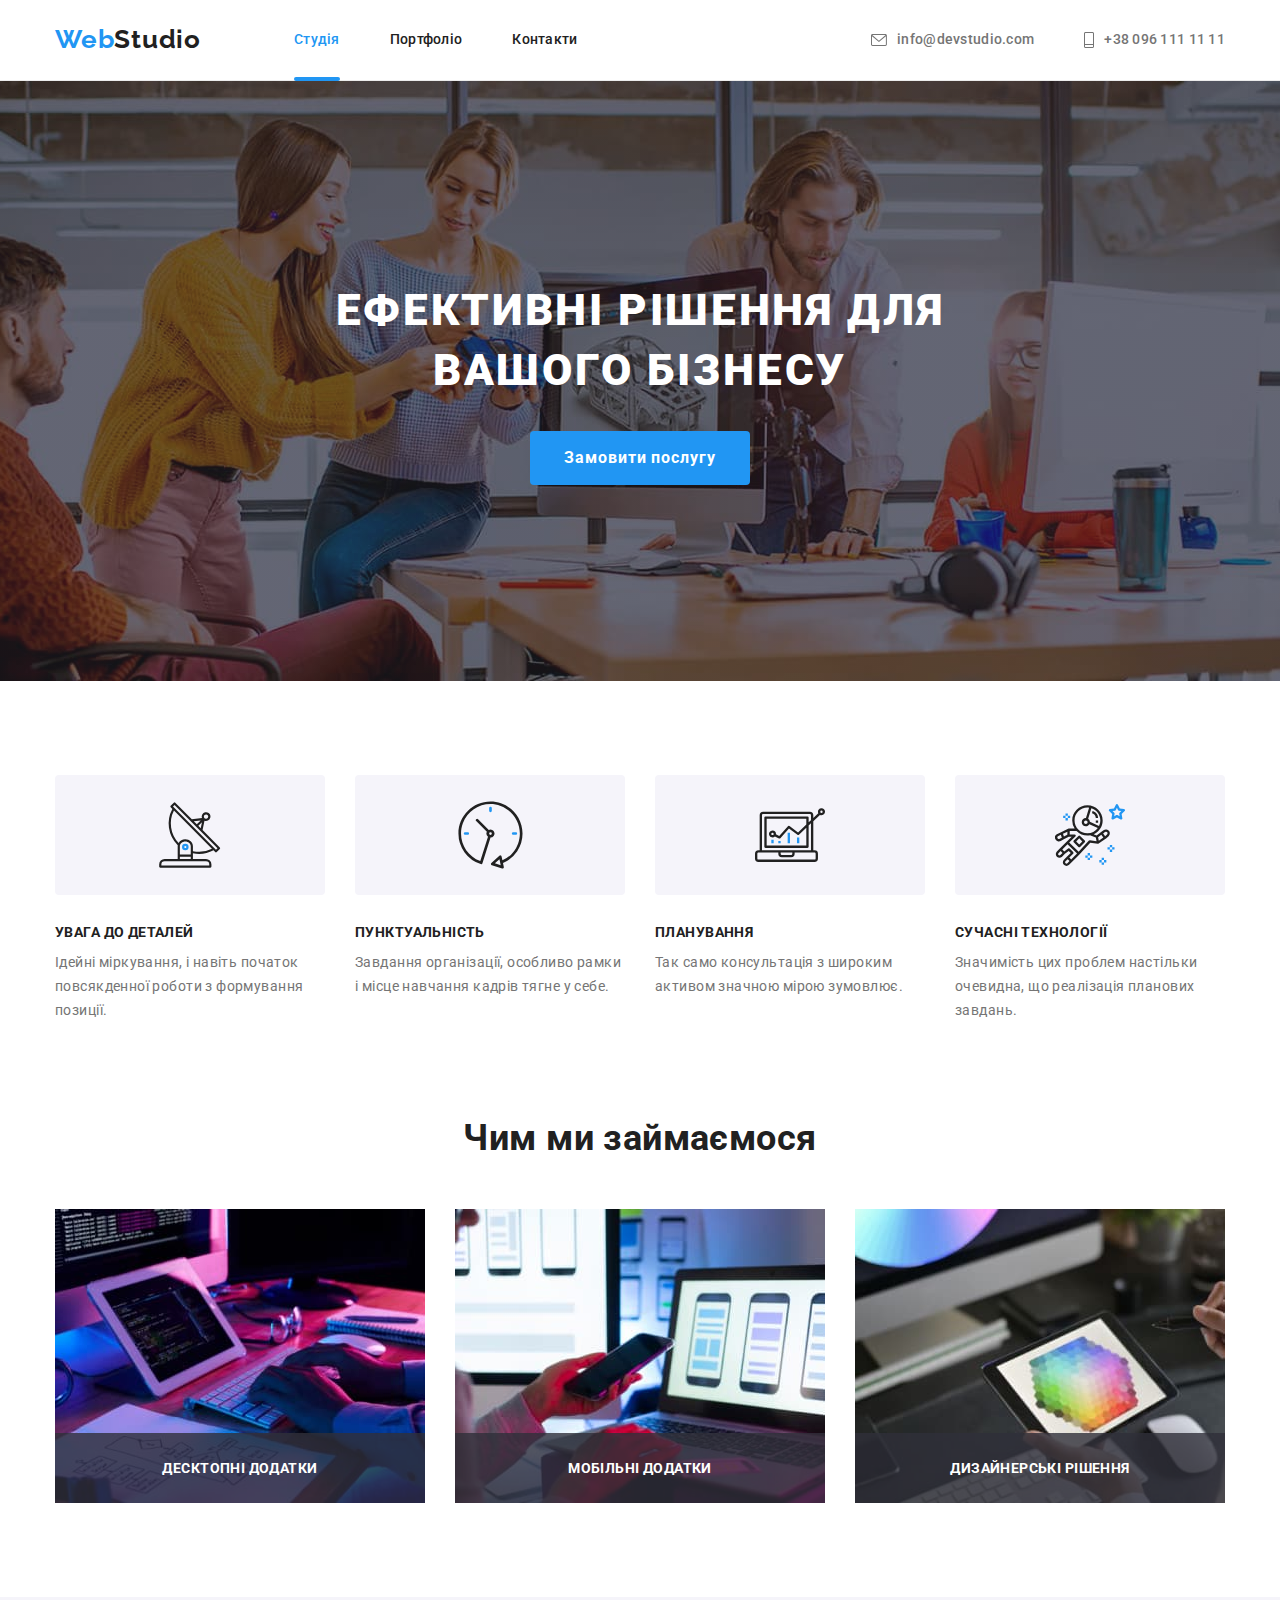
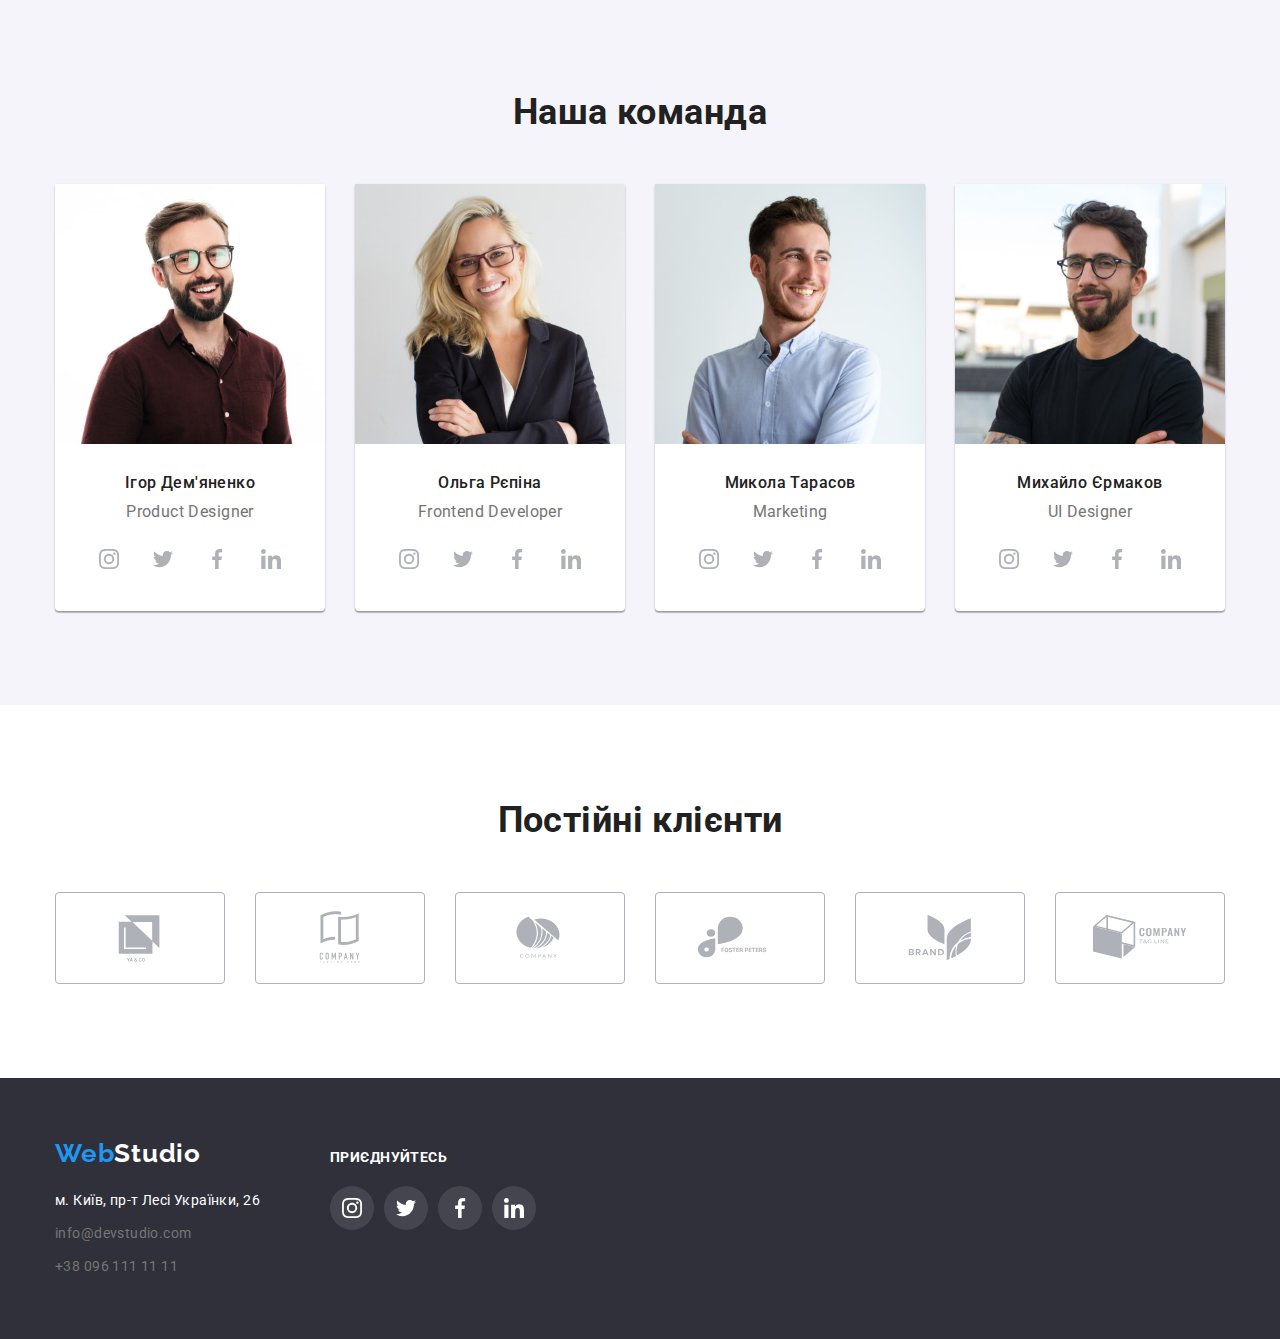
==== index.html @ a2d4d3d7 "init commit from previous homework" ====
<!DOCTYPE html>
<html lang="uk">

<head>
	<meta charset="UTF-8">
	<meta http-equiv="X-UA-Compatible" content="IE=edge">
	<meta name="viewport" content="width=device-width, initial-scale=1.0">
	<title>WebStudio - послуги</title>
	<link rel="import" href="./portfolio.html">
	<link rel="preconnect" href="https://fonts.googleapis.com">
	<link rel="preconnect" href="https://fonts.gstatic.com" crossorigin>
	<link rel="stylesheet" href="https://cdnjs.cloudflare.com/ajax/libs/modern-normalize/1.1.0/modern-normalize.min.css">
	<link href="https://fonts.googleapis.com/css2?family=Raleway:wght@700&family=Roboto:wght@400;500;700;900&display=swap"
		rel="stylesheet">
	<link rel="stylesheet" href="./css/styles.css">
</head>

<body>
	<header>
		<div class="container main-nav">
			<nav class="nav-bar">
				<a href="" class="logo"><span class="highlight-text">Web</span>Studio</a>
				<ul class="nav-links list choosen">
					<li class="nav-link navigation"><a href="" class="active">Студія</a></li>
					<li class="nav-link navigation"><a href="./portfolio.html">Портфоліо</a></li>
					<li class="nav-link navigation"><a href="">Контакти</a></li>
				</ul>
			</nav>
			<ul class="nav-links nav-contacts list">
				<li class="nav-link">
					<a href="mailto:info@devstudio.com">
						<svg class="icon-nav" width="16px" height="12px">
							<use href="./images/symbol-defs.svg#icon-envelope"></use>
						</svg>
						<span>info@devstudio.com</span>
					</a>
				</li>
				<li class="nav-link">
					<a href="tel:+380961111111">
						<svg class="icon-nav" width="10px" height="16px">
							<use href="./images/symbol-defs.svg#icon-phone"></use>
						</svg>
						<span>+38 096 111 11 11</span>
					</a>
				</li>
			</ul>
		</div>
	</header>
	<main>
		<section class="hero">
			<div class="container container-hero">
				<h1>Ефективні рішення для вашого бізнесу</h1>
				<button data-modal-open aria-label="Замовити послугу" class="hero-button" type="button">
					Замовити послугу
				</button>
			</div>
		</section>
		<section class="preferences section">
			<div class="container">
				<h2 class="visually-hidden">Наші переваги</h2>
				<ul class="list preferences-list">
					<li class="preferences-block">
						<div class="preferences-container">
							<svg width="65.32" height="70">
								<use href="./images/symbol-defs.svg#icon-antenna"></use>
							</svg>
						</div>
						<h3 class="preferences-header">УВАГА ДО ДЕТАЛЕЙ</h3>
						<p class="preferences-text">Ідейні міркування, і навіть початок повсякденної роботи з
							формування позиції.</p>
					</li>
					<li class="preferences-block">
						<div class="preferences-container">
							<svg width="67" height="70">
								<use href="./images/symbol-defs.svg#icon-clock"></use>
							</svg>
						</div>
						<h3 class="preferences-header">ПУНКТУАЛЬНІСТЬ</h3>
						<p class="preferences-text">Завдання організації, особливо рамки і місце навчання кадрів
							тягне у себе.</p>
					</li>
					<li class="preferences-block">
						<div class="preferences-container">
							<svg width="70" height="70">
								<use href="./images/symbol-defs.svg#icon-diagram"></use>
							</svg>
						</div>
						<h3 class="preferences-header">ПЛАНУВАННЯ</h3>
						<p class="preferences-text">Так само консультація з широким активом значною мірою зумовлює.
						</p>
					</li>
					<li class="preferences-block">
						<div class="preferences-container">
							<svg width="70" height="70">
								<use href="./images/symbol-defs.svg#icon-astronaut"></use>
							</svg>
						</div>
						<h3 class="preferences-header">СУЧАСНІ ТЕХНОЛОГІЇ</h3>
						<p class="preferences-text">Значимість цих проблем настільки очевидна, що реалізація планових
							завдань.</p>
					</li>
				</ul>
			</div>
		</section>
		<section class="works section">
			<div class="container">
				<h2 class="section-headers">Чим ми займаємося</h2>
				<ul class="list works-pictures">
					<li class="works-picture"><img src=" ./images/typing.jpg" alt="друк на клавіатурі" width="300">
						<p>Десктопні додатки</p>
					</li>
					<li class="works-picture"><img src="./images/smartphone.jpg" alt="смартфон та ноутбук" width="300">
						<p>Мобільні додатки</p>
					</li>
					<li class="works-picture"><img src="./images/pick_color_on_tablet.jpg" alt="дизайнер обирає колір на планшеті"
							width="300">
						<p>Дизайнерські рішення</p>
					</li>
				</ul>
			</div>
		</section>
		<section class="team section">
			<div class="container">
				<h2 class="section-headers">Наша команда</h2>
				<ul class="list team-cards">
					<li class="team-card">
						<img class="team-photo" src="./images/igor_demyanenko.jpg" alt="Ігор Дем'яненко" width="270">
						<div class="team-description">
							<h3 class="team-member">Ігор Дем'яненко</h3>
							<p class="team-text">Product Designer</p>
							<ul class="team-contacts">
								<li>
									<a href="" class="social-icon">
										<svg width="20" height="20">
											<use href="./images/symbol-defs.svg#icon-instagram"></use>
										</svg>
									</a>
								</li>
								<li>
									<a href="" class="social-icon">
										<svg width="20" height="20">
											<use href="./images/symbol-defs.svg#icon-twitter"></use>
										</svg>
									</a>
								</li>
								<li>
									<a href="" class="social-icon">
										<svg width="20" height="20">
											<use href="./images/symbol-defs.svg#icon-facebook"></use>
										</svg>
									</a>
								</li>
								<li>
									<a href="" class="social-icon">
										<svg width="20" height="20">
											<use href="./images/symbol-defs.svg#icon-linkedin"></use>
										</svg>
									</a>
								</li>
							</ul>
						</div>
					</li>
					<li class="team-card">
						<img class="team-photo" src="./images/olga_repina.jpg" alt="Ольга Рєпіна" width="270">
						<div class="team-description">
							<h3 class="team-member">Ольга Рєпіна</h3>
							<p class="team-text">Frontend Developer</p>
							<ul class="team-contacts">
								<li>
									<a href="" class="social-icon">
										<svg width="20" height="20">
											<use href="./images/symbol-defs.svg#icon-instagram"></use>
										</svg>
									</a>
								</li>
								<li>
									<a href="" class="social-icon">
										<svg width="20" height="20">
											<use href="./images/symbol-defs.svg#icon-twitter"></use>
										</svg>
									</a>
								</li>
								<li>
									<a href="" class="social-icon">
										<svg width="20" height="20">
											<use href="./images/symbol-defs.svg#icon-facebook"></use>
										</svg>
									</a>
								</li>
								<li>
									<a href="" class="social-icon">
										<svg width="20" height="20">
											<use href="./images/symbol-defs.svg#icon-linkedin"></use>
										</svg>
									</a>
								</li>
							</ul>
						</div>
					</li>
					<li class="team-card">
						<img class="team-photo" src="./images/mykola_tarasov.jpg" alt="Микола Тарасов" width="270">
						<div class="team-description">
							<h3 class="team-member">Микола Тарасов</h3>
							<p class="team-text">Marketing</p>
							<ul class="team-contacts">
								<li>
									<a href="" class="social-icon">
										<svg width="20" height="20">
											<use href="./images/symbol-defs.svg#icon-instagram"></use>
										</svg>
									</a>
								</li>
								<li>
									<a href="" class="social-icon">
										<svg width="20" height="20">
											<use href="./images/symbol-defs.svg#icon-twitter"></use>
										</svg>
									</a>
								</li>
								<li>
									<a href="" class="social-icon">
										<svg width="20" height="20">
											<use href="./images/symbol-defs.svg#icon-facebook"></use>
										</svg>
									</a>
								</li>
								<li>
									<a href="" class="social-icon">
										<svg width="20" height="20">
											<use href="./images/symbol-defs.svg#icon-linkedin"></use>
										</svg>
									</a>
								</li>
							</ul>
						</div>
					</li>
					<li class="team-card">
						<img class="team-photo" src="./images/mykhailo_yermakov.jpg" alt="Михайло Єрмаков" width="270">
						<div class="team-description">
							<h3 class="team-member">Михайло Єрмаков</h3>
							<p class="team-text">UI Designer</p>
							<ul class="team-contacts">
								<li>
									<a href="" class="social-icon">
										<svg width="20" height="20">
											<use href="./images/symbol-defs.svg#icon-instagram"></use>
										</svg>
									</a>
								</li>
								<li>
									<a href="" class="social-icon">
										<svg width="20" height="20">
											<use href="./images/symbol-defs.svg#icon-twitter"></use>
										</svg>
									</a>
								</li>
								<li>
									<a href="" class="social-icon">
										<svg width="20" height="20">
											<use href="./images/symbol-defs.svg#icon-facebook"></use>
										</svg>
									</a>
								</li>
								<li>
									<a href="" class="social-icon">
										<svg width="20" height="20">
											<use href="./images/symbol-defs.svg#icon-linkedin"></use>
										</svg>
									</a>
								</li>
							</ul>
						</div>
					</li>
				</ul>
			</div>
		</section>
		<section class="clients section">
			<div class="container">
				<h2 class="section-headers">Постійні клієнти</h2>
				<ul class="list clients-list">
					<li>
						<a class="clients-links" href="">
							<svg width="106" height="60">
								<use href="./images/symbol-defs.svg#icon-logo_ya_co"></use>
							</svg>
						</a>
					</li>
					<li>
						<a class="clients-links" href="">
							<svg width="106" height="60">
								<use href="./images/symbol-defs.svg#icon-logo_company_tagline"></use>
							</svg>
						</a>
					</li>
					<li>
						<a class="clients-links" href="">
							<svg width="106" height="60">
								<use href="./images/symbol-defs.svg#icon-logo_company"></use>
							</svg>
						</a>
					</li>
					<li>
						<a class="clients-links" href="">
							<svg width="106" height="60">
								<use href="./images/symbol-defs.svg#icon-logo_foster_peters"></use>
							</svg>
						</a>
					</li>
					<li>
						<a class="clients-links" href="">
							<svg width="106" height="60">
								<use href="./images/symbol-defs.svg#icon-logo_brand"></use>
							</svg>
						</a>
					</li>
					<li>
						<a class="clients-links" href="">
							<svg width="106" height="60">
								<use href="./images/symbol-defs.svg#icon-logo_company_tag_line"></use>
							</svg>
						</a>
					</li>
				</ul>
			</div>
		</section>
	</main>
	<footer>
		<div class="container footer-container">
			<div class="footer-info">
				<a href="" class="logo logo-footer"><span class="highlight-text">Web</span>Studio</a>
				<address>
					<p class="footer-address">м. Київ, пр-т Лесі Українки, 26</p>
					<ul class="footer-contacts list">
						<li><a href="mailto:info@devstudio.com">info@devstudio.com</a></li>
						<li><a href="tel:+380961111111">+38 096 111 11 11</a></li>
					</ul>
				</address>
			</div>
			<div class="footer-social">
				<p class="footer-join">приєднуйтесь</p>
				<ul class="footer-social-contacts">
					<li>
						<a href="" class="footer-social-icon">
							<svg width="20" height="20">
								<use href="./images/symbol-defs.svg#icon-instagram"></use>
							</svg>
						</a>
					</li>
					<li>
						<a href="" class="footer-social-icon">
							<svg width="20" height="20">
								<use href="./images/symbol-defs.svg#icon-twitter"></use>
							</svg>
						</a>
					</li>
					<li>
						<a href="" class="footer-social-icon">
							<svg width="20" height="20">
								<use href="./images/symbol-defs.svg#icon-facebook"></use>
							</svg>
						</a>
					</li>
					<li>
						<a href="" class="footer-social-icon">
							<svg width="20" height="20">
								<use href="./images/symbol-defs.svg#icon-linkedin"></use>
							</svg>
						</a>
					</li>
				</ul>
			</div>
		</div>
	</footer>
	<div class="backdrop is-hidden" data-modal>
		<div class="modal">
			<button class="close-button" data-modal-close>
				<svg width="11px" height="11px">
					<use href="./images/symbol-defs.svg#icon-vector"></use>
				</svg>
			</button>
		</div>
	</div>
	<script src="./js/modal.js"></script>
</body>

</html>
---- css/styles.css ----
:root {
	--primary-color: #212121;
	--secondary-color: #757575;
	--highlighted-color: #2196F3;
	--white-color: #FFFFFF;
	--footer-background-color: #2F303A;
	--header-background-color: #C4C4C4;
	--secondary-bg-color: #F5F4FA;
	--icon-color: #AFB1B8;
	--icon-background-color: rgba(255, 255, 255, 0.1);
	--border-nav-color: #ECECEC;
	--overlay-color: rgba(47, 48, 58, 0.8);
	--backdrop-color: rgba(0, 0, 0, 0.3);
}

html {
	box-sizing: border-box;
	scroll-behavior: smooth;
}

*,
*::before,
*::after {
	box-sizing: inherit;
}

body {
	color: var(--primary-color);
	font-family: 'Roboto', sans-serif;
	font-size: 14px;
	letter-spacing: 0.03em;
}

img {
	display: block;
	max-width: 100%;
	height: auto;
}

ul {
	list-style: none;
	margin: 0;
}

h1,
h2,
h3,
h4,
h5,
h6,
p {
	margin: 0;
}

a {
	color: var(--primary-color);
	text-decoration: none;
}

header {
	border-bottom: 1px solid var(--border-nav-color);
}

.container {
	width: 1200px;
	padding: 0 15px;
	margin: 0 auto;
}

.section {
	padding-top: 94px;
	padding-bottom: 94px;
}

.main-nav {
	display: flex;
	align-items: center;
}

.logo {
	font-family: 'Raleway', sans-serif;
	font-weight: 700;
	font-size: 26px;
	line-height: 1.2;
	letter-spacing: 0.03em;
	align-self: center;
	display: block;
}

.highlight-text,
.active,
.nav-links a:hover,
.nav-links a:focus,
.nav-contacts a:hover,
.nav-contacts a:focus {
	color: var(--highlighted-color);
}

.list {
	padding: 0;
}

.nav-bar {
	display: flex;
}

.nav-bar>.nav-links {
	margin-left: 93px;
}

.nav-links {
	display: flex;
	font-weight: 500;
	line-height: 1.14;
	letter-spacing: 0.02em;
}

.nav-links a {
	position: relative;
	padding-top: 32px;
	padding-bottom: 32px;
	display: inline-flex;
	align-items: center;
}

.nav-link .navigation,
.nav-links a {
	transition: color 250ms cubic-bezier(0.4, 0, 0.2, 1);
}

.nav-links .nav-link:not(:last-child) {
	margin-right: 50px;
}

.nav-links.nav-contacts {
	margin-left: auto;
}

.choosen a::after,
.choosen .active::after {
	content: '';
	position: absolute;
	bottom: -1px;
	background-color: var(--highlighted-color);
	display: block;
	height: 4px;
	width: 100%;
	border-radius: 4px;
	opacity: 0;
	transition: opacity 250ms cubic-bezier(0.4, 0, 0.2, 1);
}

.nav-links .active::after {
	opacity: 1;
}

.choosen a:hover::after {
	content: '';
	position: absolute;
	background-color: var(--highlighted-color);
	height: 4px;
	bottom: -1px;
	border-radius: 4px;
	opacity: 1;
}

.nav-contacts a,
.team-text {
	color: var(--secondary-color);
}

.icon-nav {
	margin-right: 10px;
	fill: currentColor;
}

.icon-nav:hover,
.icon-nav:focus {
	fill: var(--highlighted-color);
}

.hero {
	max-width: 1600px;
	height: 600px;
	margin: 0 auto;
	text-align: center;
	padding: 200px 0;
	background-color: var(--header-background-color);
	background-image: linear-gradient(to left, rgba(47, 48, 58, 0.4), rgba(47, 48, 58, 0.4)), url(../images/hero_bg.jpg);
	background-repeat: no-repeat;
	background-position: center;
	background-size: cover;
}

.hero h1 {
	width: 696px;
	margin: 0 auto;
	margin-bottom: 30px;
	font-weight: 900;
	font-size: 44px;
	line-height: 1.36;
	text-align: center;
	letter-spacing: 0.06em;
	text-transform: uppercase;
	color: var(--white-color);
}

.hero-button {
	padding: 10px 32px;
	color: var(--white-color);
	background-color: var(--highlighted-color);
	font-weight: 700;
	font-size: 16px;
	line-height: 1.87;
	text-align: center;
	letter-spacing: 0.06em;
	font-family: inherit;
	border-color: transparent;
	border-radius: 4px;
	cursor: pointer;
}

.backdrop {
	position: fixed;
	width: 100%;
	height: 100%;
	top: 0;
	left: 0;

	background-color: var(--backdrop-color);
	opacity: 1;
	transition-property: opacity, visibility;
	transition-duration: 250ms;
	transition-timing-function: cubic-bezier(0.4, 0, 0.2, 1);
	;
	visibility: visible;
}

.backdrop.is-hidden {
	opacity: 0;
	visibility: hidden;
	pointer-events: none;
}

.modal {
	position: absolute;
	top: 50%;
	left: 50%;
	transform: translate(-50%, -50%);
	min-width: 528px;
	min-height: 581px;
	/* z-index: 1; */
	background-color: var(--white-color);
	border-radius: 4px;
	box-shadow: 0px 1px 3px rgba(0, 0, 0, 0.12), 0px 1px 1px rgba(0, 0, 0, 0.14), 0px 2px 1px rgba(0, 0, 0, 0.2);
}

.close-button {
	position: absolute;
	right: 8px;
	top: 8px;
	width: 30px;
	height: 30px;
	display: flex;
	align-items: center;
	justify-content: center;
	background: var(--white-color);
	border: 1px solid rgba(0, 0, 0, 0.1);
	border-radius: 50%;
	cursor: pointer;
	transition: fill 250ms cubic-bezier(0.4, 0, 0.2, 1);
}

.close-button:hover,
.close-button:focus {
	fill: var(--highlighted-color);

}

.visually-hidden {
	position: absolute;
	width: 1px;
	height: 1px;
	margin: -1px;
	border: 0;
	padding: 0;

	white-space: nowrap;
	clip-path: inset(100%);
	clip: rect(0 0 0 0);
	overflow: hidden;
}

.preferences-list,
.works-pictures,
.team-cards {
	display: flex;
}

.preferences-block {
	width: calc((100% - 90px) / 4);
	margin-right: 30px;
}

.preferences-container {
	height: 120px;
	background-color: var(--secondary-bg-color);
	border-radius: 4px;
	display: flex;
	align-items: center;
	justify-content: center;
	margin-bottom: 30px;
}

.works.section {
	padding-top: 0;
}

.works-picture img {
	width: 370px;
}

.works-picture {
	position: relative;
}

.works-picture p {
	position: absolute;
	bottom: 0;
	width: 100%;
	background-color: var(--overlay-color);
	height: 70px;
	display: flex;
	justify-content: center;
	align-items: center;
	font-weight: 700;
	text-transform: uppercase;
	color: var(--white-color);
}

.works-picture:not(:last-child),
.team-card:not(:last-child) {
	margin-right: 30px;
}

.preferences-block:last-child {
	margin-right: 0;
}

.preferences-header {
	margin-bottom: 10px;
	font-size: inherit;
	font-weight: 700;
	line-height: 1.14;
	text-transform: uppercase;
}

.preferences-text,
.footer-contacts a {
	line-height: 1.71;
	color: var(--secondary-color);
	display: block;
}

.footer-contacts li:not(:last-child) {
	margin-bottom: 9px;
}

.section-headers {
	margin-bottom: 50px;
	font-weight: 700;
	font-size: 36px;
	line-height: 1.18;
	text-align: center;
}

.team {
	background-color: var(--secondary-bg-color);
	font-size: 16px;
	line-height: 1.18;
}

.team-description {
	padding: 30px 0;
}

.team-text {
	margin-bottom: 16px;
}

.team .team-card {
	width: 270px;
	text-align: center;
	background-color: var(--white-color);
	box-shadow: 0px 1px 3px rgba(0, 0, 0, 0.12), 0px 1px 1px rgba(0, 0, 0, 0.14), 0px 2px 1px rgba(0, 0, 0, 0.2);
	border-radius: 0px 0px 4px 4px;
}

.team .team-member {
	margin-bottom: 10px;
	font-weight: 500;
	font-size: 16px;
}

.team-contacts,
.footer-social-contacts {
	display: inline-flex;
	width: 206px;
	padding: 0;
	justify-content: space-between;
}

.social-icon,
.footer-social-icon {
	width: 44px;
	height: 44px;
	border-radius: 50%;
	display: flex;
	align-items: center;
	justify-content: center;
	fill: var(--icon-color);
	transition-property: fill, background-color;
	transition-duration: 250ms;
	transition-timing-function: cubic-bezier(0.4, 0, 0.2, 1);
}

.social-icon:hover,
.social-icon:focus,
.footer-social-icon:hover,
.footer-social-icon:focus {
	background-color: var(--highlighted-color);
	fill: var(--white-color);
}

.clients-list {
	display: flex;
	justify-content: space-between;
	align-items: center;
}

.clients-list li {
	width: 170px;
	height: 92px;
}

.clients-links {
	display: flex;
	align-items: center;
	justify-content: center;
	width: 170px;
	height: 92px;
	fill: var(--icon-color);
	border: 1px solid var(--icon-color);
	border-radius: 4px;
	transition-property: fill, border-color;
	transition-duration: 250ms;
	transition-timing-function: cubic-bezier(0.4, 0, 0.2, 1);
}

.clients-links:hover,
.clients-links:focus {
	border-color: var(--highlighted-color);
	fill: var(--highlighted-color);
}

footer {
	background-color: var(--footer-background-color);
	padding-top: 60px;
	padding-bottom: 60px;
}

.footer-container {
	display: flex;
	align-items: baseline;
}

.footer-join {
	font-size: 14px;
	letter-spacing: 0.03em;
	text-transform: uppercase;
	font-weight: 700;
	line-height: 1.14;
	color: var(--white-color);
	margin-bottom: 20px;
}

.footer-social {
	margin-left: 70px;
}

.footer-social-icon {
	background: var(--icon-background-color);
	fill: var(--white-color);
}

.footer-address {
	margin-bottom: 9px;
	line-height: 1.71;
}

.logo-footer {
	display: inline-block;
	margin-bottom: 20px;
}

.logo-footer,
.footer-address {
	color: var(--white-color);
}

address {
	font-style: normal;
}

.gallery-buttons {
	margin-bottom: 50px;
	display: flex;
	justify-content: center;
}

.gallery-text {
	padding: 6px 25px;

	font-family: inherit;
	font-weight: 500;
	font-size: 16px;
	line-height: 1.62;
	text-align: center;
	letter-spacing: 0.03em;
	cursor: pointer;
	border-color: transparent;
	border-radius: 4px;
	color: var(--primary-color);
	background: var(--secondary-bg-color);
	transition-property: color, background-color, box-shadow;
	transition-duration: 250ms;
	transition-timing-function: cubic-bezier(0.4, 0, 0.2, 1);
}

.gallery-button+.gallery-button {
	margin-left: 8px;
}

.gallery-text:hover,
.gallery-text:focus {
	box-shadow: 0px 3px 1px rgba(0, 0, 0, 0.1), 0px 1px 2px rgba(0, 0, 0, 0.08), 0px 2px 2px rgba(0, 0, 0, 0.12);
	background-color: var(--highlighted-color);
	color: var(--white-color);
}

.projects {
	display: flex;
	flex-wrap: wrap;
}

.projects-card {
	margin-right: 30px;
	margin-bottom: 30px;
	width: 370px;
}

.overlay-card {
	position: relative;
	overflow: hidden;
}

.overlay-card p {
	display: flex;
	position: absolute;
	top: 0;
	padding: 0 24px;
	width: 100%;
	height: 100%;
	background-color: rgba(33, 150, 243, 0.9);
	color: var(--white-color);
	transform: translateY(100%);
	transition-property: box-shadow, transform;
	transition-duration: 250ms;
	transition-timing-function: cubic-bezier(0.4, 0, 0.2, 1);
	font-size: 18px;
	line-height: 1.56;
	letter-spacing: 0.03em;
	align-items: center;
}

.projects-card a:hover .overlay-card p,
.projects-card a:focus .overlay-card p {
	transform: translateY(0%);
}


.projects-card:nth-child(3n) {
	margin-right: 0;
}

.projects-card:nth-last-child(-n + 3) {
	margin-bottom: 0;
}

.projects-title {
	font-weight: 700;
	font-size: 18px;
	line-height: 2;
	letter-spacing: 0.06em;
	margin-bottom: 4px;
}

.projects-card a {
	display: block;
	transition: box-shadow 250ms cubic-bezier(0.4, 0, 0.2, 1);
	;
}

.projects-card a:hover,
.projects-card a:focus {
	box-shadow: 0px 1px 1px rgba(0, 0, 0, 0.12), 0px 4px 4px rgba(0, 0, 0, 0.06), 1px 4px 6px rgba(0, 0, 0, 0.16);
}

.projects-name {
	font-size: 16px;
	line-height: 1.88;
	letter-spacing: 0.03em;
	color: var(--secondary-color);
}

.projects-description {
	padding: 20px 24px;
	border: 1px solid var(--secondary-bg-color);
	border-top: none;
}
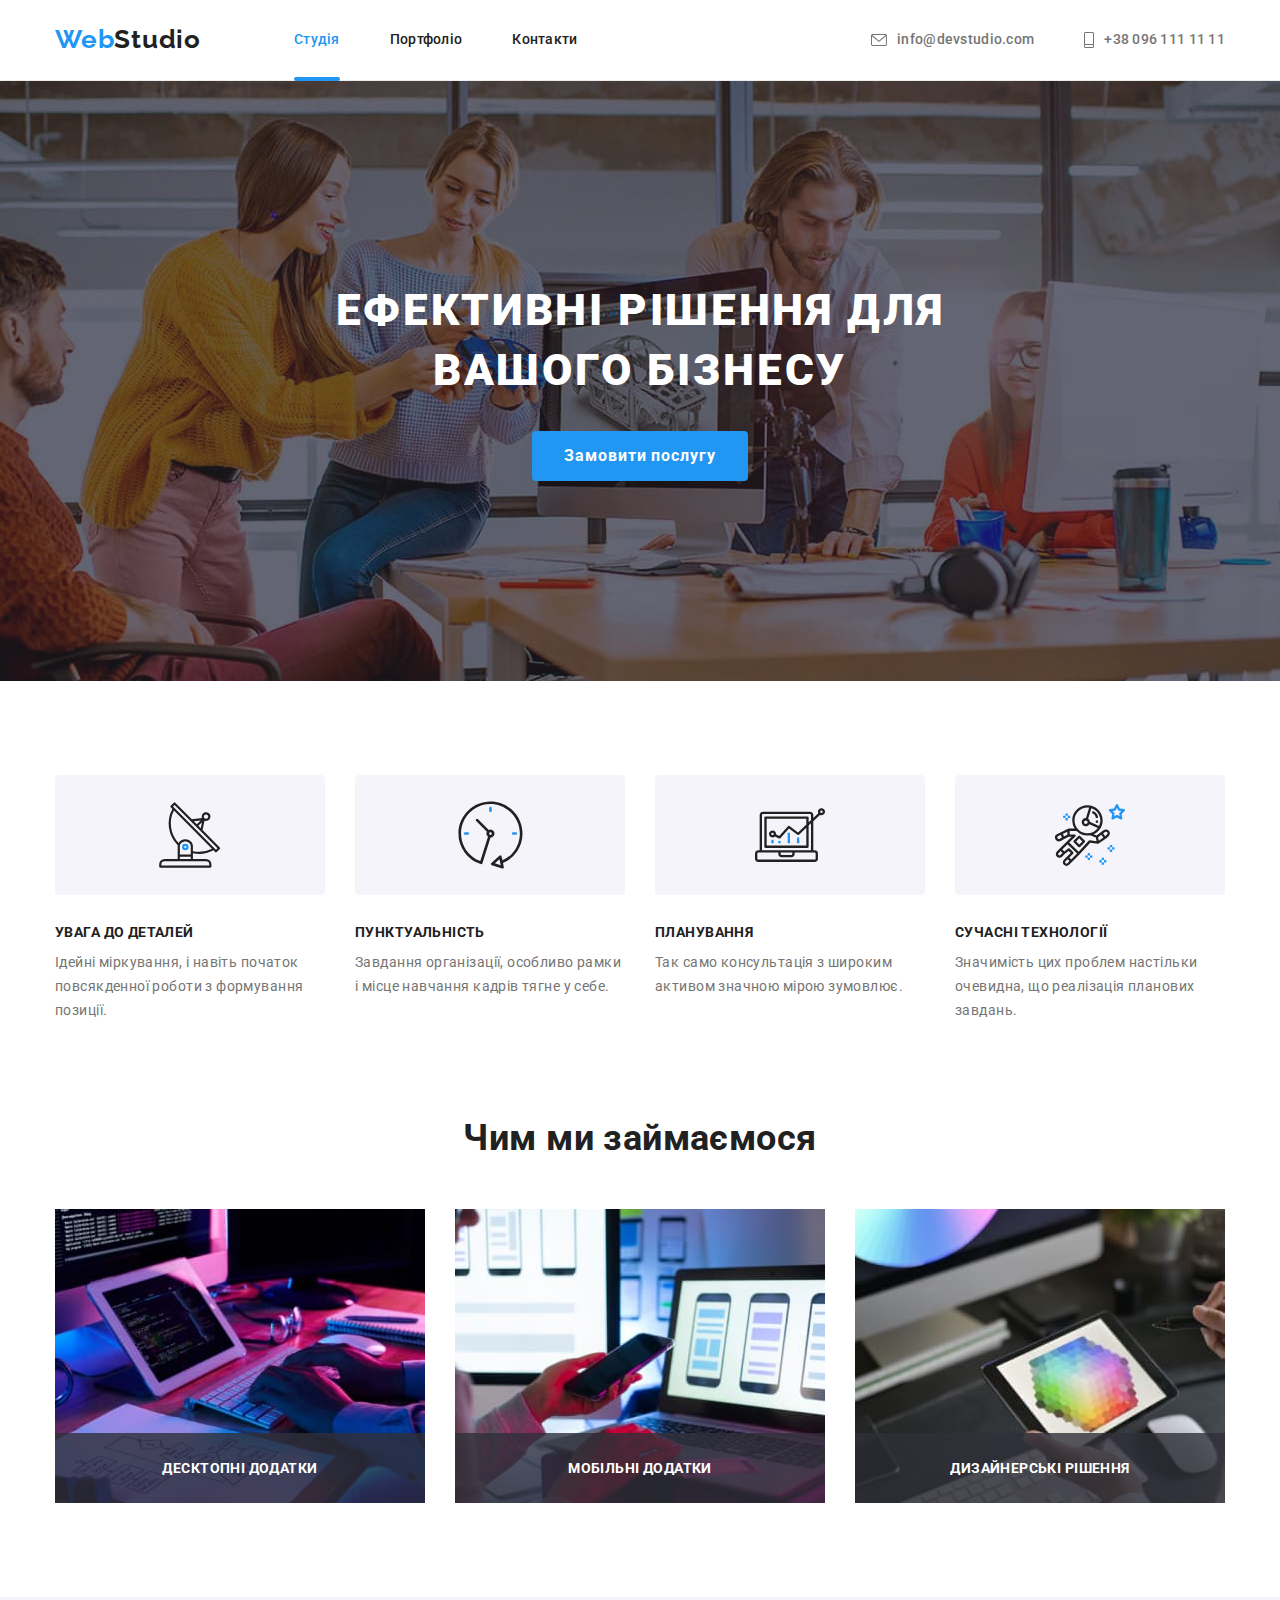
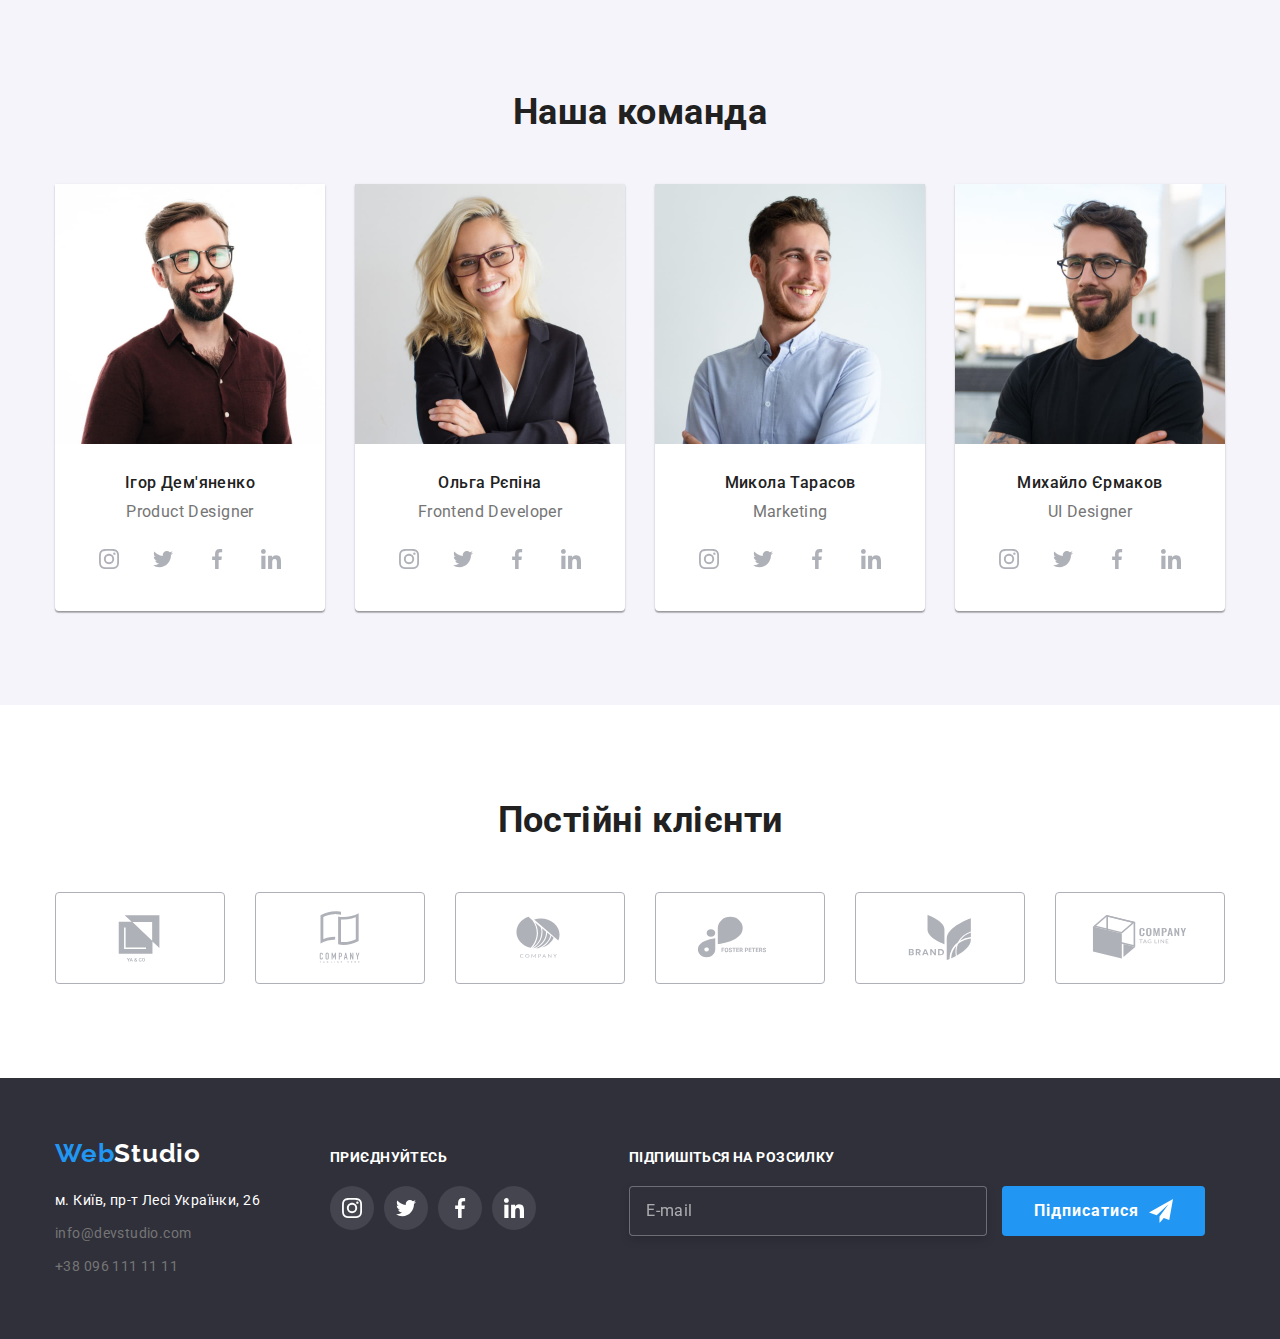
==== commit 1c57ac65: "feat: add subscribing form to footer" ====
--- a/index.html
+++ b/index.html
@@ -369,6 +369,18 @@
 					</li>
 				</ul>
 			</div>
+			<div class="footer-subscribe">
+				<p class="footer-join">Підпишіться на розсилку</p>
+				<form class="subscribe-form">
+					<label for="email"></label>
+					<input type="email" name="email" id="email" placeholder="E-mail">
+					<button class="subscribe-button" type="submit">
+						<span>Підписатися</span>
+						<svg width="24" height="24">
+							<use href="./images/symbol-defs.svg#icon-send"></use>
+						</svg></button>
+				</form>
+			</div>
 		</div>
 	</footer>
 	<div class="backdrop is-hidden" data-modal>
--- a/css/styles.css
+++ b/css/styles.css
@@ -11,6 +11,7 @@
 	--border-nav-color: #ECECEC;
 	--overlay-color: rgba(47, 48, 58, 0.8);
 	--backdrop-color: rgba(0, 0, 0, 0.3);
+	--placeholder-color: rgba(255, 255, 255, 0.6);
 }
 
 html {
@@ -205,7 +206,8 @@
 	color: var(--white-color);
 }
 
-.hero-button {
+.hero-button,
+.subscribe-button {
 	padding: 10px 32px;
 	color: var(--white-color);
 	background-color: var(--highlighted-color);
@@ -215,10 +217,11 @@
 	text-align: center;
 	letter-spacing: 0.06em;
 	font-family: inherit;
-	border-color: transparent;
-	border-radius: 4px;
+	border-radius: 4px;
+	border-width: 0;
 	cursor: pointer;
 }
+
 
 .backdrop {
 	position: fixed;
@@ -491,6 +494,40 @@
 .footer-social-icon {
 	background: var(--icon-background-color);
 	fill: var(--white-color);
+}
+
+.footer-subscribe {
+	margin-left: 93px;
+}
+
+.subscribe-form input {
+	padding-left: 16px;
+	width: 358px;
+	height: 50px;
+	border-radius: 4px;
+	background-color: var(--footer-background-color);
+	border: 1px solid rgba(255, 255, 255, 0.3);
+	filter: drop-shadow(0px 4px 4px rgba(0, 0, 0, 0.15));
+}
+
+.subscribe-form input::placeholder {
+
+	font-size: 16px;
+	line-height: 1.25;
+	letter-spacing: 0.03em;
+	color: var(--placeholder-color);
+}
+
+.subscribe-button {
+	margin-left: 12px;
+	height: 50px;
+	display: inline-flex;
+	align-items: center;
+	fill: currentColor;
+}
+
+.subscribe-button svg {
+	margin-left: 10px;
 }
 
 .footer-address {
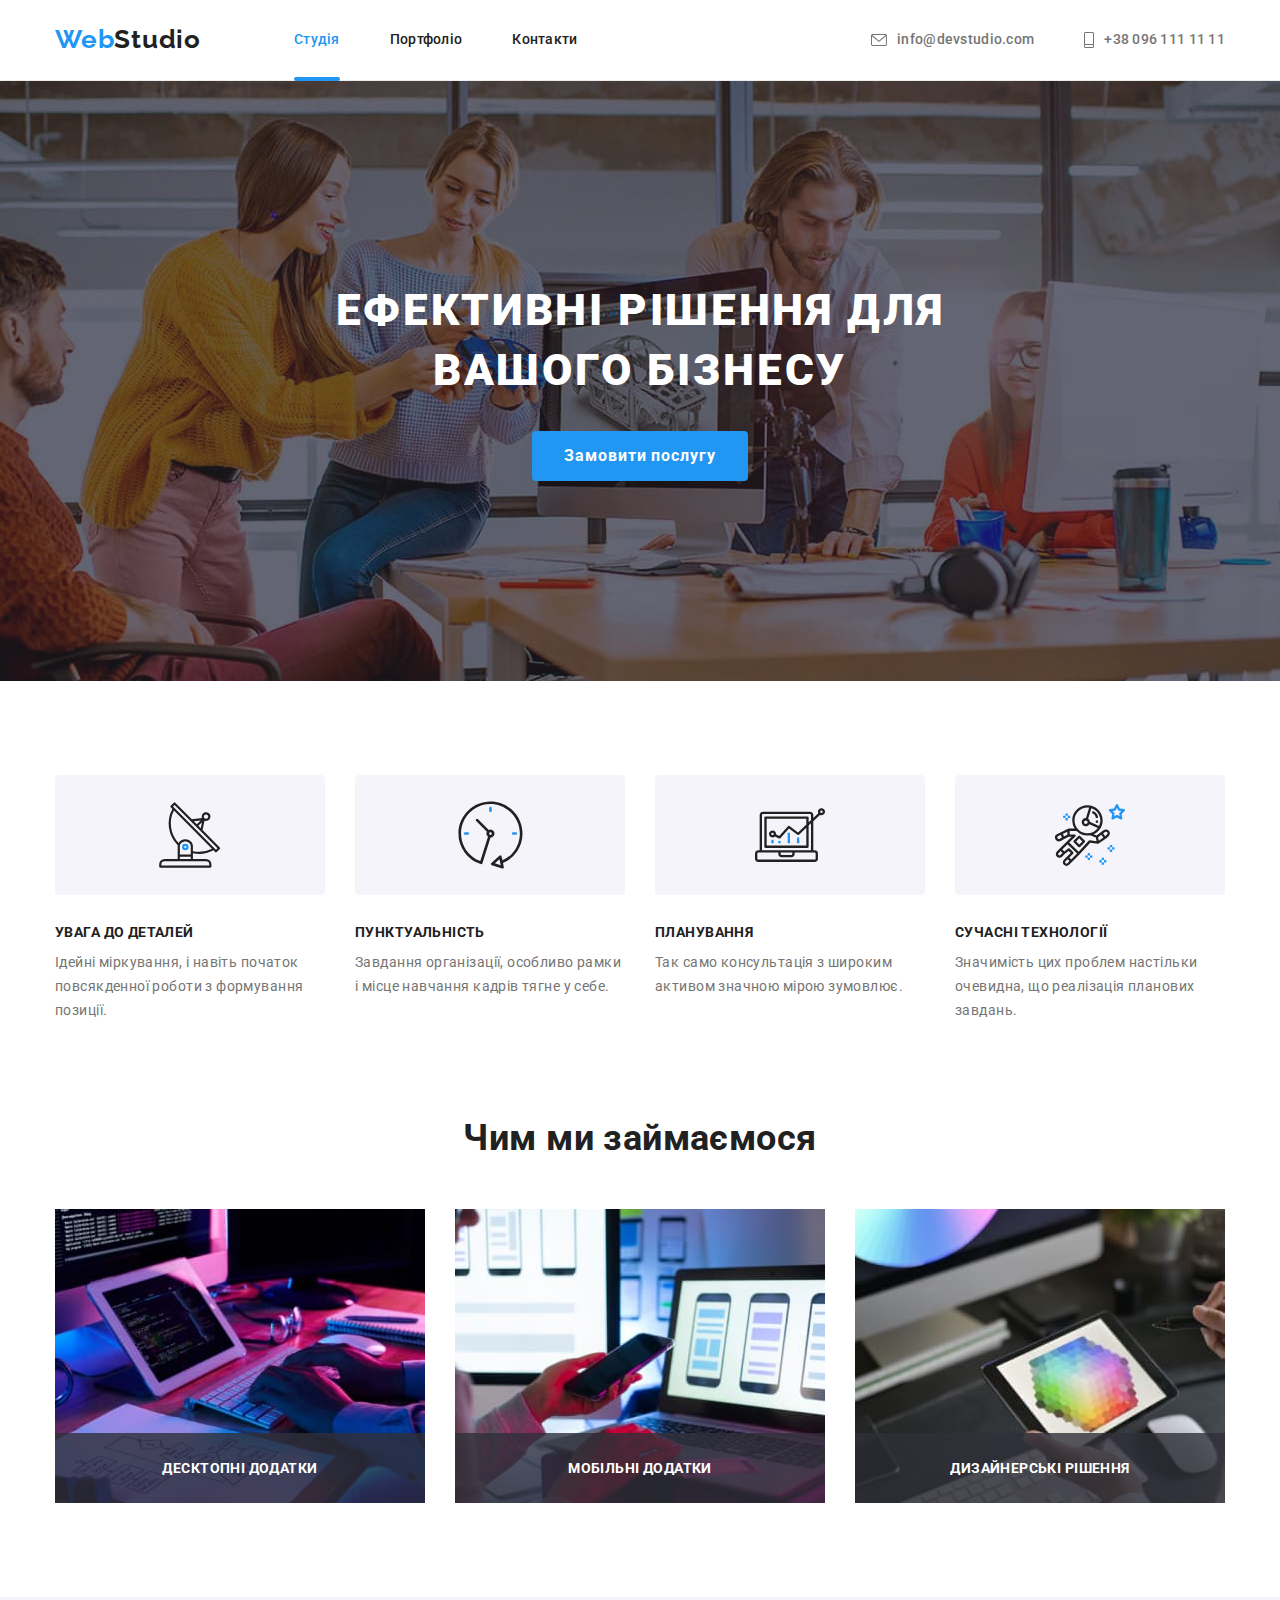
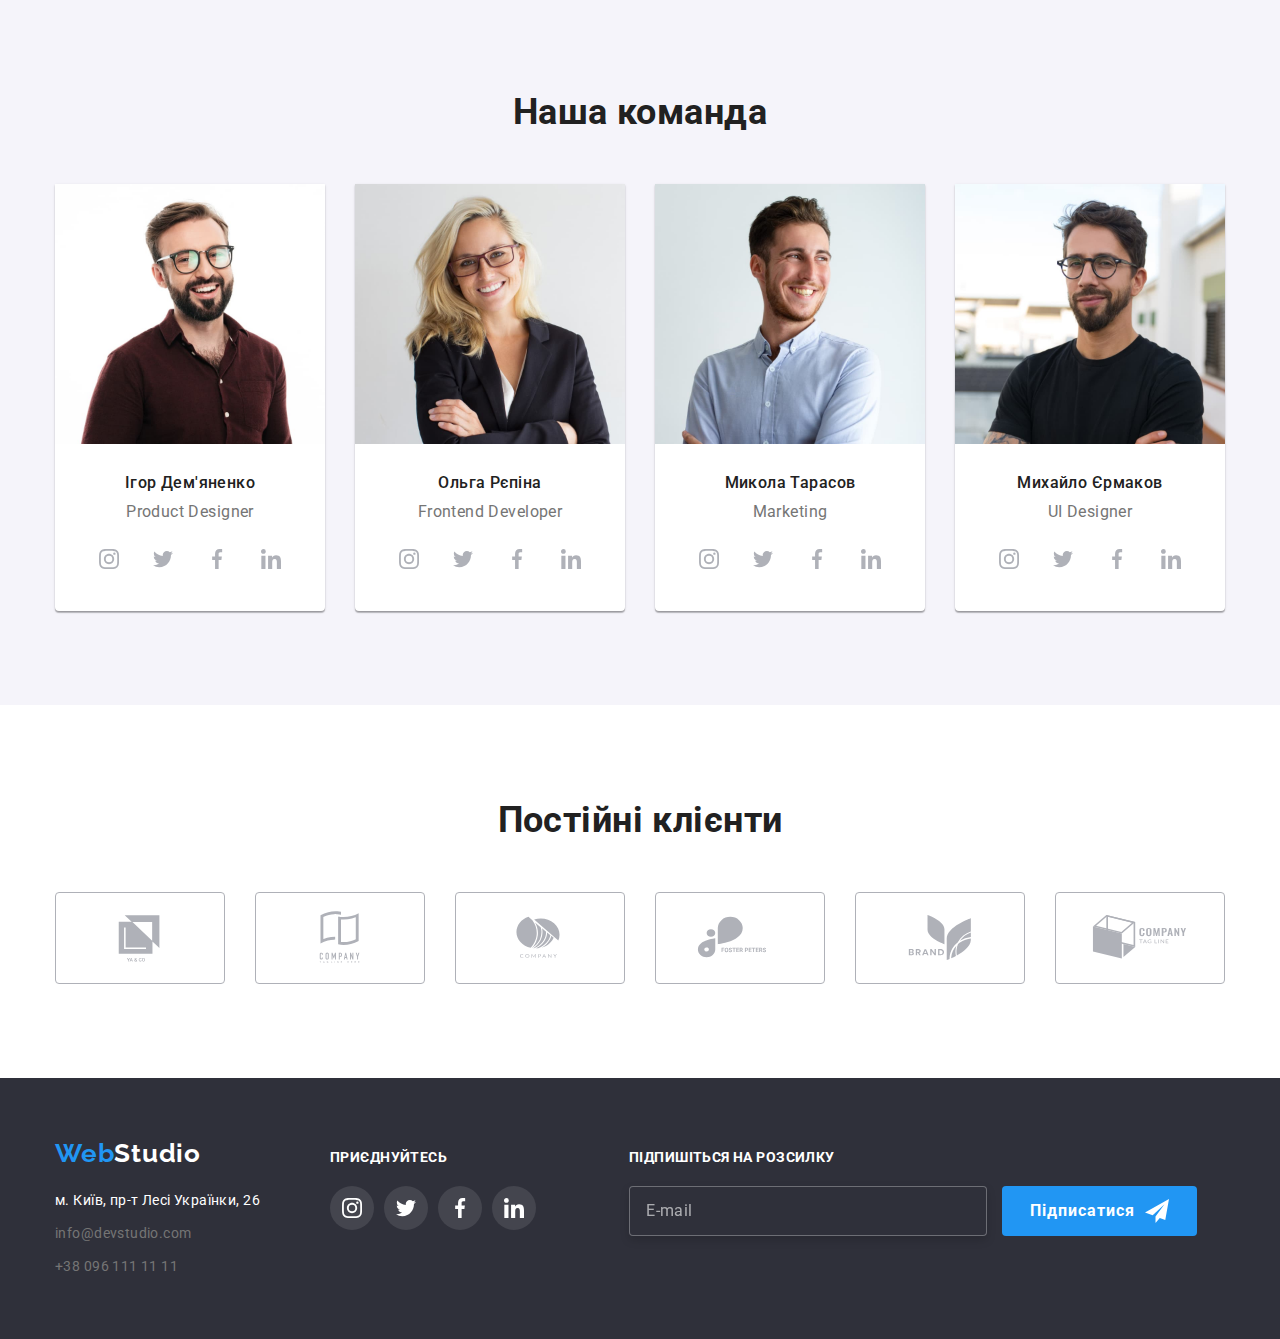
==== commit a3388b38: "feat: add form to modal with bugs" ====
--- a/index.html
+++ b/index.html
@@ -383,6 +383,7 @@
 			</div>
 		</div>
 	</footer>
+
 	<div class="backdrop is-hidden" data-modal>
 		<div class="modal">
 			<button class="close-button" data-modal-close>
@@ -390,8 +391,46 @@
 					<use href="./images/symbol-defs.svg#icon-vector"></use>
 				</svg>
 			</button>
+			<div class="modal-form">
+				<p>Залиште свої дані, ми вам передзвонимо</p>
+				<form name="callback_form">
+					<span class="field-desc">Ім'я</span>
+					<label class="form-field">
+						<input class="field-input" type="text" name="name" />
+						<svg class="field-icon" width="18" height="18">
+							<use href="./images/symbol-defs.svg#icon-user"></use>
+						</svg>
+					</label>
+					<span class="field-desc">Телефон</span>
+					<label class="form-field">
+						<input class="field-input" type="tel" name="tel" />
+						<svg class="field-icon" width="18" height="18">
+							<use href="./images/symbol-defs.svg#icon-phone2"></use>
+						</svg>
+					</label>
+					<span class="field-desc">Пошта</span>
+					<label class="form-field">
+						<input class="field-input" type="email" name="email" />
+						<svg class="field-icon" width="18" height="18">
+							<use href="./images/symbol-defs.svg#icon-email"></use>
+						</svg>
+					</label>
+					<span class="field-desc">Коментар</span>
+					<label class="form-field">
+						<textarea class="comment" name="" id="" placeholder="Введіть текст"></textarea></label>
+					<label class="policy">
+						<input class="checkbox" type="checkbox" name="" id="">
+						<span class="checkbox-icon"></span>
+						<span>Погоджуюся з розсилкою та приймаю <a href="">Умови договору</a></span>
+					</label>
+					<div class="btn-cover">
+						<button class="close-form-btn" type="submit">Відправити</button>
+					</div>
+				</form>
+			</div>
 		</div>
 	</div>
+
 	<script src="./js/modal.js"></script>
 </body>
 
--- a/css/styles.css
+++ b/css/styles.css
@@ -207,8 +207,9 @@
 }
 
 .hero-button,
-.subscribe-button {
-	padding: 10px 32px;
+.subscribe-button,
+.close-form-btn {
+	padding: 10px 0;
 	color: var(--white-color);
 	background-color: var(--highlighted-color);
 	font-weight: 700;
@@ -222,6 +223,16 @@
 	cursor: pointer;
 }
 
+.hero-button {
+	padding-left: 32px;
+	padding-right: 32px;
+}
+
+.subscribe-button {
+	padding-left: 28px;
+	padding-right: 28px;
+}
+
 
 .backdrop {
 	position: fixed;
@@ -235,7 +246,6 @@
 	transition-property: opacity, visibility;
 	transition-duration: 250ms;
 	transition-timing-function: cubic-bezier(0.4, 0, 0.2, 1);
-	;
 	visibility: visible;
 }
 
@@ -277,7 +287,134 @@
 .close-button:hover,
 .close-button:focus {
 	fill: var(--highlighted-color);
-
+}
+
+.modal-form {
+	padding: 40px;
+}
+
+.modal-form p {
+	font-weight: 700;
+	font-size: 20px;
+	line-height: 1.15;
+	text-align: center;
+	letter-spacing: 0.03em;
+	color: var(--primary-color);
+	margin-bottom: 30px;
+}
+
+.form-field {
+	display: flex;
+	flex-direction: column;
+	position: relative;
+	transition: border-color 250ms cubic-bezier(0.4, 0, 0.2, 1);
+}
+
+.form-field:nth-child(-n + 6) {
+	margin-bottom: 28px;
+}
+
+.field-desc {
+	display: block;
+	font-size: 12px;
+	line-height: 1.17;
+	letter-spacing: 0.01em;
+	color: var(--secondary-color);
+	margin-bottom: 4px;
+}
+
+.field-input {
+	padding: 14px 42px;
+	border: 1px solid rgba(33, 33, 33, 0.2);
+	border-radius: 4px;
+}
+
+.form-field:focus-within .field-input,
+.form-field:focus-within textarea {
+	border-color: var(--highlighted-color);
+	outline: none;
+}
+
+.field-icon {
+	position: absolute;
+	top: 50%;
+	left: 12px;
+	transform: translateY(-50%);
+	transition: fill 250ms cubic-bezier(0.4, 0, 0.2, 1);
+}
+
+.form-field:focus-within .field-icon {
+	fill: #2196F3;
+}
+
+.form-field textarea {
+	width: 100%;
+	height: 120px;
+	resize: none;
+	padding: 12px 16px;
+	border: 1px solid rgba(33, 33, 33, 0.2);
+	border-radius: 4px;
+	margin-bottom: 20px;
+}
+
+.form-field textarea::placeholder {
+	font-size: 12px;
+	line-height: 1.17;
+	letter-spacing: 0.01em;
+	color: rgba(117, 117, 117, 0.5);
+}
+
+.policy {
+	outline: 1px solid tomato;
+	display: flex;
+	justify-content: center;
+	align-items: center;
+	margin-bottom: 30px;
+	font-size: 14px;
+	line-height: 1.71;
+	letter-spacing: 0.03em;
+	/* cursor: pointer; */
+	color: var(--secondary-color);
+}
+
+.policy a {
+	text-decoration: underline;
+	color: var(--highlighted-color);
+}
+
+/* .checkbox {
+	position: absolute;
+	appearance: none;
+	-webkit-appearance: none;
+	-moz-appearance: none;
+} */
+
+.checkbox-icon {
+	width: 16px;
+	height: 15px;
+	border: 2px solid var(--primary-color);
+	border-radius: 2px
+}
+
+.checkbox:checked+.checkbox-icon {
+	/* background-color: red; */
+	/* background-image: url('../images/symbol-defs.svg#icon-check-1'); */
+}
+
+.close-form-btn {
+	padding-left: 52px;
+	padding-right: 52px;
+	box-shadow: 0px 4px 4px rgba(0, 0, 0, 0.15);
+}
+
+.btn-cover {
+	display: flex;
+	justify-content: center;
+}
+
+.callback_form button {
+	display: flex;
+	justify-content: center;
 }
 
 .visually-hidden {
@@ -557,7 +694,6 @@
 
 .gallery-text {
 	padding: 6px 25px;
-
 	font-family: inherit;
 	font-weight: 500;
 	font-size: 16px;
